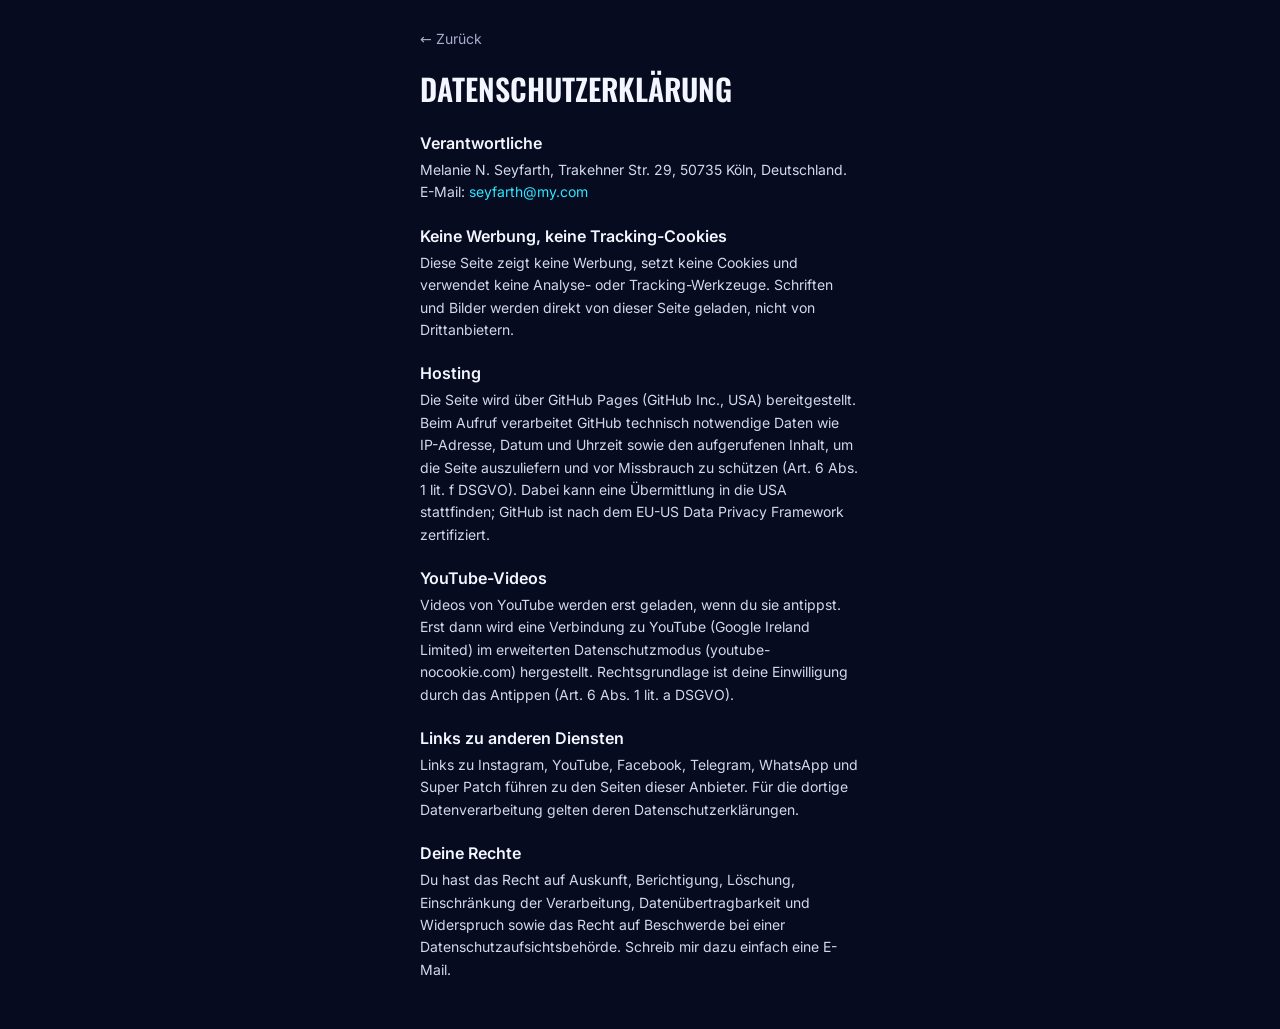
==== datenschutz.html @ e163d990 "Superlifestyle4u link page" ====
<!doctype html>
<html lang="de"><head><meta charset="utf-8"><meta name="viewport" content="width=device-width, initial-scale=1">
<title>Datenschutz · Superlifestyle4u</title><meta name="description" content="Super Patch: Infos, Erfahrungsberichte, Videos und Kontakt zu Melanie."><meta name="author" content="Melanie N. Seyfarth"><meta name="robots" content="noindex">
<meta property="og:title" content="Superlifestyle4u · Melanie N. Seyfarth"><meta property="og:description" content="Super Patch: Infos, Erfahrungsberichte, Videos und Kontakt zu Melanie."><meta property="og:type" content="website"><meta property="og:image" content="https://rseyfarth.github.io/superlifestyle4u/assets/og.jpg"><meta property="og:url" content="https://rseyfarth.github.io/superlifestyle4u/"><meta name="twitter:card" content="summary_large_image">
<link rel="icon" href="assets/avatar.png"><link rel="apple-touch-icon" href="assets/avatar.png"><link rel="stylesheet" href="style.css"></head>
<body class="sl-page"><main class="sl-col sl-legal"><a href="./" class="sl-back">← Zurück</a><h1>Datenschutzerklärung</h1>
<h2>Verantwortliche</h2><p>Melanie N. Seyfarth, Trakehner Str. 29, 50735 Köln, Deutschland. E-Mail: <a href="mailto:seyfarth@my.com">seyfarth@my.com</a></p>
<h2>Keine Werbung, keine Tracking-Cookies</h2><p>Diese Seite zeigt keine Werbung, setzt keine Cookies und verwendet keine Analyse- oder Tracking-Werkzeuge. Schriften und Bilder werden direkt von dieser Seite geladen, nicht von Drittanbietern.</p>
<h2>Hosting</h2><p>Die Seite wird über GitHub Pages (GitHub Inc., USA) bereitgestellt. Beim Aufruf verarbeitet GitHub technisch notwendige Daten wie IP-Adresse, Datum und Uhrzeit sowie den aufgerufenen Inhalt, um die Seite auszuliefern und vor Missbrauch zu schützen (Art. 6 Abs. 1 lit. f DSGVO). Dabei kann eine Übermittlung in die USA stattfinden; GitHub ist nach dem EU-US Data Privacy Framework zertifiziert.</p>
<h2>YouTube-Videos</h2><p>Videos von YouTube werden erst geladen, wenn du sie antippst. Erst dann wird eine Verbindung zu YouTube (Google Ireland Limited) im erweiterten Datenschutzmodus (youtube-nocookie.com) hergestellt. Rechtsgrundlage ist deine Einwilligung durch das Antippen (Art. 6 Abs. 1 lit. a DSGVO).</p>
<h2>Links zu anderen Diensten</h2><p>Links zu Instagram, YouTube, Facebook, Telegram, WhatsApp und Super Patch führen zu den Seiten dieser Anbieter. Für die dortige Datenverarbeitung gelten deren Datenschutzerklärungen.</p>
<h2>Deine Rechte</h2><p>Du hast das Recht auf Auskunft, Berichtigung, Löschung, Einschränkung der Verarbeitung, Datenübertragbarkeit und Widerspruch sowie das Recht auf Beschwerde bei einer Datenschutzaufsichtsbehörde. Schreib mir dazu einfach eine E-Mail.</p></main></body></html>
---- style.css ----
*,*::before,*::after{box-sizing:border-box;margin:0;padding:0}
html{-webkit-text-size-adjust:100%}
img,video{display:block;max-width:100%}
a{color:inherit;text-decoration:none}
button{background:none;border:0;color:inherit;font:inherit;padding:0;cursor:pointer}
details summary{cursor:pointer}

@font-face{font-family:"Oswald";font-weight:500;font-display:swap;src:url("fonts/oswald-500.woff2") format("woff2")}
@font-face{font-family:"Oswald";font-weight:600;font-display:swap;src:url("fonts/oswald-600.woff2") format("woff2")}
@font-face{font-family:"Oswald";font-weight:700;font-display:swap;src:url("fonts/oswald-700.woff2") format("woff2")}
@font-face{font-family:"Inter";font-weight:400;font-display:swap;src:url("fonts/inter-400.woff2") format("woff2")}
@font-face{font-family:"Inter";font-weight:500;font-display:swap;src:url("fonts/inter-500.woff2") format("woff2")}
@font-face{font-family:"Inter";font-weight:600;font-display:swap;src:url("fonts/inter-600.woff2") format("woff2")}

:root{--sl-bg:#070b1f;--sl-card:#121a3f;--sl-line:rgba(255,255,255,.09);--sl-text:#f3f5ff;--sl-muted:#a7aecb;--sl-cyan:#2ee6ff;--sl-warm:#ff5a3c}

.sl-page{position:relative;min-height:100vh;min-height:100dvh;background:var(--sl-bg);color:var(--sl-text);font-family:"Inter",system-ui,sans-serif;overflow-x:hidden}
.sl-ambient{position:fixed;inset:-10%;background:url("assets/hero.webp") center/cover;filter:blur(70px) saturate(1.3);opacity:.32;pointer-events:none}
.sl-col{position:relative;z-index:1;width:100%;max-width:480px;margin:0 auto;padding:0 0 40px}

.sl-hero{position:relative;aspect-ratio:1/1;overflow:hidden}
.sl-hero-img{width:100%;height:100%;object-fit:cover}
.sl-hero-fade{position:absolute;inset:0;background:linear-gradient(to bottom,transparent 45%,rgba(7,11,31,.75) 72%,var(--sl-bg) 100%)}
.sl-hero-text{position:absolute;left:0;right:0;bottom:14px;text-align:center;padding:0 20px}
.sl-name{font-family:"Oswald",sans-serif;font-weight:700;font-size:clamp(34px,10vw,46px);line-height:1;letter-spacing:.01em;text-transform:uppercase}
.sl-role{margin-top:8px;font-size:13.5px;color:var(--sl-muted)}
.sl-social{margin-top:12px;display:flex;justify-content:center;gap:10px}
.sl-social-btn{width:42px;height:42px;display:grid;place-items:center;border-radius:999px;background:rgba(255,255,255,.08);border:1px solid var(--sl-line);transition:background .2s,transform .2s}
.sl-social-btn:hover{background:rgba(46,230,255,.16);transform:translateY(-1px)}

.sl-main-cta{margin:14px 16px 0;display:flex;align-items:center;gap:14px;padding:10px 16px 10px 10px;border-radius:20px;background:linear-gradient(120deg,#13d8f2,#2ee6ff 55%,#8ff3ff);color:#04121f;box-shadow:0 14px 40px -14px rgba(46,230,255,.6);transition:transform .2s,box-shadow .2s}
.sl-main-cta:hover{transform:translateY(-2px);box-shadow:0 18px 46px -14px rgba(46,230,255,.75)}
.sl-main-cta-img{width:64px;height:64px;border-radius:14px;object-fit:cover;flex:none}
.sl-main-cta-body{display:flex;flex-direction:column;gap:3px;flex:1;min-width:0}
.sl-main-cta-title{font-family:"Oswald",sans-serif;font-weight:600;font-size:19px;line-height:1.15;text-transform:uppercase}
.sl-main-cta-text{font-size:13px;opacity:.78}
.sl-main-cta-arrow{font-size:22px;font-weight:600}

.sl-links{margin:12px 16px 0;display:flex;flex-direction:column;gap:10px}
.sl-link{display:flex;align-items:center;gap:12px;padding:8px 14px 8px 8px;border-radius:16px;background:var(--sl-card);border:1px solid var(--sl-line);transition:background .2s,border-color .2s,transform .2s}
.sl-link:hover{background:#182252;border-color:rgba(46,230,255,.35);transform:translateX(2px)}
.sl-link-img{width:54px;height:54px;border-radius:12px;object-fit:cover;flex:none}
.sl-link-body{display:flex;flex-direction:column;gap:2px;flex:1;min-width:0}
.sl-link-title{font-weight:600;font-size:15px}
.sl-link-text{font-size:12.5px;color:var(--sl-muted);line-height:1.35}
.sl-link-arrow{font-size:24px;color:var(--sl-cyan)}

.sl-section{margin-top:30px;padding:0 16px}
.sl-h2{font-family:"Oswald",sans-serif;font-weight:600;font-size:21px;text-transform:uppercase;letter-spacing:.02em;margin-bottom:12px}

.sl-shorts{display:flex;gap:10px;overflow-x:auto;scroll-snap-type:x mandatory;margin:0 -16px;padding:0 16px 6px;scrollbar-width:none}
.sl-shorts::-webkit-scrollbar{display:none}
.sl-short{position:relative;flex:none;width:132px;aspect-ratio:9/16;border-radius:14px;overflow:hidden;scroll-snap-align:start;background:var(--sl-card);text-align:left}
.sl-short-img{width:100%;height:100%;object-fit:cover;transition:transform .35s}
.sl-short:hover .sl-short-img{transform:scale(1.04)}
.sl-short::after{content:"";position:absolute;inset:0;background:linear-gradient(to bottom,transparent 50%,rgba(4,8,24,.92))}
.sl-short-title{position:absolute;z-index:1;left:9px;right:9px;bottom:9px;font-size:11.5px;font-weight:600;line-height:1.3;display:-webkit-box;-webkit-line-clamp:3;-webkit-box-orient:vertical;overflow:hidden}

.sl-play{position:absolute;z-index:1;top:50%;left:50%;transform:translate(-50%,-50%);width:44px;height:44px;border-radius:999px;display:grid;place-items:center;background:rgba(255,255,255,.92);color:#0b1230;padding-left:3px;box-shadow:0 6px 20px rgba(0,0,0,.35)}
.sl-short .sl-play{top:42%;width:38px;height:38px}

.sl-own{display:grid;grid-template-columns:1fr 1fr;gap:10px}
.sl-own-card{display:flex;flex-direction:column;text-align:left;gap:6px}
.sl-own-thumb{position:relative;aspect-ratio:9/16;border-radius:14px;overflow:hidden;background:var(--sl-card)}
.sl-own-thumb img{width:100%;height:100%;object-fit:cover}
.sl-own-title{font-weight:600;font-size:13.5px}
.sl-own-text{font-size:12px;color:var(--sl-muted);line-height:1.4}

.sl-videos{display:flex;flex-direction:column;gap:12px}
.sl-video{display:flex;flex-direction:column;gap:8px;text-align:left}
.sl-video-thumb{position:relative;aspect-ratio:16/9;border-radius:14px;overflow:hidden;background:var(--sl-card);border:1px solid var(--sl-line)}
.sl-video-thumb img{width:100%;height:100%;object-fit:cover;transition:transform .35s}
.sl-video:hover .sl-video-thumb img{transform:scale(1.03)}
.sl-video-meta{display:flex;align-items:center;gap:8px}
.sl-lang{font-size:10.5px;font-weight:600;letter-spacing:.06em;padding:2px 7px;border-radius:6px;background:rgba(46,230,255,.14);color:var(--sl-cyan)}
.sl-video-title{font-weight:600;font-size:14.5px}

.sl-more{margin-top:16px;border-top:1px solid var(--sl-line);padding-top:14px}
.sl-more summary{font-weight:600;font-size:14px;color:var(--sl-muted);list-style:none}
.sl-more summary::-webkit-details-marker{display:none}
.sl-more summary::before{content:"+ ";color:var(--sl-cyan)}
.sl-more[open] summary::before{content:"− "}
.sl-more[open] .sl-videos{margin-top:14px}
.sl-yt-channel{display:block;margin-top:18px;text-align:center;padding:13px;border-radius:14px;border:1px solid rgba(255,255,255,.18);font-weight:600;font-size:14px;transition:border-color .2s,background .2s}
.sl-yt-channel:hover{border-color:var(--sl-warm);background:rgba(255,90,60,.08)}

.sl-footer{margin-top:36px;display:flex;justify-content:center;gap:10px;font-size:12.5px;color:var(--sl-muted)}
.sl-footer a:hover{color:var(--sl-text)}

.sl-modal{position:fixed;inset:0;z-index:50;background:rgba(3,6,18,.88);-webkit-backdrop-filter:blur(8px);backdrop-filter:blur(8px);display:flex;flex-direction:column;align-items:center;justify-content:center;padding:16px}
.sl-modal[hidden],.sl-modal-note[hidden]{display:none}
.sl-modal-box{position:relative;background:#000;border-radius:16px;overflow:hidden}
.sl-tall{width:min(92vw,calc(82vh * 9 / 16));aspect-ratio:9/16}
.sl-wide{width:min(94vw,900px);aspect-ratio:16/9}
.sl-modal-box iframe,.sl-modal-box video{width:100%;height:100%;border:0}
.sl-close{position:absolute;top:8px;right:8px;width:36px;height:36px;border-radius:999px;background:rgba(0,0,0,.6);color:#fff;font-size:22px;line-height:1}
.sl-modal-note{margin-top:10px;font-size:11.5px;color:var(--sl-muted)}

.sl-legal{padding:28px 20px 48px}
.sl-legal h1{font-family:"Oswald",sans-serif;font-weight:600;font-size:30px;text-transform:uppercase;margin:18px 0 14px}
.sl-legal h2{font-weight:600;font-size:16px;margin:22px 0 6px}
.sl-legal p{font-size:14px;line-height:1.6;color:#d4d8ee}
.sl-legal a{color:var(--sl-cyan)}
.sl-back{font-size:14px;color:var(--sl-muted)!important}

@media (min-width:720px){.sl-col{padding-top:28px}.sl-hero{border-radius:24px;margin:0 16px}}
@media (prefers-reduced-motion:reduce){.sl-page *{transition:none!important}}
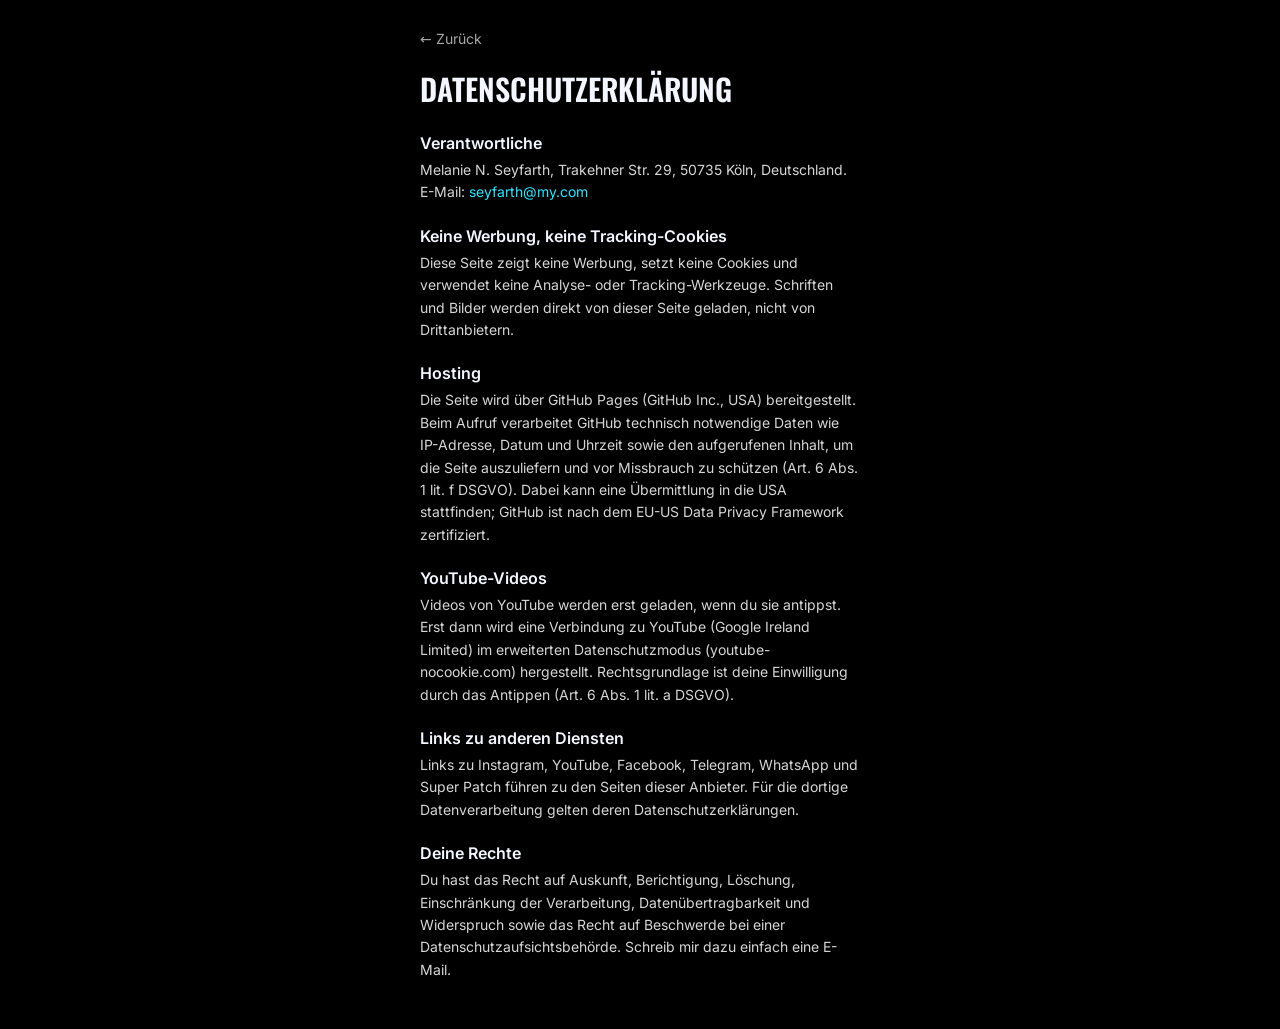
==== commit d59c014e: "Cache-Busting fuer Stylesheet" ====
--- a/datenschutz.html
+++ b/datenschutz.html
@@ -2,7 +2,7 @@
 <html lang="de"><head><meta charset="utf-8"><meta name="viewport" content="width=device-width, initial-scale=1">
 <title>Datenschutz · Superlifestyle4u</title><meta name="description" content="Super Patch: Infos, Erfahrungsberichte, Videos und Kontakt zu Melanie."><meta name="author" content="Melanie N. Seyfarth"><meta name="robots" content="noindex">
 <meta property="og:title" content="Superlifestyle4u · Melanie N. Seyfarth"><meta property="og:description" content="Super Patch: Infos, Erfahrungsberichte, Videos und Kontakt zu Melanie."><meta property="og:type" content="website"><meta property="og:image" content="https://rseyfarth.github.io/superlifestyle4u/assets/og.jpg"><meta property="og:url" content="https://rseyfarth.github.io/superlifestyle4u/"><meta name="twitter:card" content="summary_large_image">
-<link rel="icon" href="assets/avatar.png"><link rel="apple-touch-icon" href="assets/avatar.png"><link rel="stylesheet" href="style.css"></head>
+<link rel="icon" href="assets/avatar.png"><link rel="apple-touch-icon" href="assets/avatar.png"><link rel="stylesheet" href="style.css?v=f6229a7b"></head>
 <body class="sl-page"><main class="sl-col sl-legal"><a href="./" class="sl-back">← Zurück</a><h1>Datenschutzerklärung</h1>
 <h2>Verantwortliche</h2><p>Melanie N. Seyfarth, Trakehner Str. 29, 50735 Köln, Deutschland. E-Mail: <a href="mailto:seyfarth@my.com">seyfarth@my.com</a></p>
 <h2>Keine Werbung, keine Tracking-Cookies</h2><p>Diese Seite zeigt keine Werbung, setzt keine Cookies und verwendet keine Analyse- oder Tracking-Werkzeuge. Schriften und Bilder werden direkt von dieser Seite geladen, nicht von Drittanbietern.</p>
--- a/style.css
+++ b/style.css
@@ -12,15 +12,15 @@
 @font-face{font-family:"Inter";font-weight:500;font-display:swap;src:url("fonts/inter-500.woff2") format("woff2")}
 @font-face{font-family:"Inter";font-weight:600;font-display:swap;src:url("fonts/inter-600.woff2") format("woff2")}
 
-:root{--sl-bg:#070b1f;--sl-card:#121a3f;--sl-line:rgba(255,255,255,.09);--sl-text:#f3f5ff;--sl-muted:#a7aecb;--sl-cyan:#2ee6ff;--sl-warm:#ff5a3c}
+:root{--sl-bg:#000;--sl-card:#141414;--sl-line:rgba(255,255,255,.09);--sl-text:#f3f5ff;--sl-muted:#a8a8a8;--sl-cyan:#2ee6ff;--sl-warm:#ff5a3c}
 
 .sl-page{position:relative;min-height:100vh;min-height:100dvh;background:var(--sl-bg);color:var(--sl-text);font-family:"Inter",system-ui,sans-serif;overflow-x:hidden}
-.sl-ambient{position:fixed;inset:-10%;background:url("assets/hero.webp") center/cover;filter:blur(70px) saturate(1.3);opacity:.32;pointer-events:none}
+.sl-ambient{display:none}
 .sl-col{position:relative;z-index:1;width:100%;max-width:480px;margin:0 auto;padding:0 0 40px}
 
 .sl-hero{position:relative;aspect-ratio:1/1;overflow:hidden}
 .sl-hero-img{width:100%;height:100%;object-fit:cover}
-.sl-hero-fade{position:absolute;inset:0;background:linear-gradient(to bottom,transparent 45%,rgba(7,11,31,.75) 72%,var(--sl-bg) 100%)}
+.sl-hero-fade{position:absolute;inset:0;background:linear-gradient(to bottom,transparent 45%,rgba(0,0,0,.75) 72%,var(--sl-bg) 100%)}
 .sl-hero-text{position:absolute;left:0;right:0;bottom:14px;text-align:center;padding:0 20px}
 .sl-name{font-family:"Oswald",sans-serif;font-weight:700;font-size:clamp(34px,10vw,46px);line-height:1;letter-spacing:.01em;text-transform:uppercase}
 .sl-role{margin-top:8px;font-size:13.5px;color:var(--sl-muted)}
@@ -38,7 +38,7 @@
 
 .sl-links{margin:12px 16px 0;display:flex;flex-direction:column;gap:10px}
 .sl-link{display:flex;align-items:center;gap:12px;padding:8px 14px 8px 8px;border-radius:16px;background:var(--sl-card);border:1px solid var(--sl-line);transition:background .2s,border-color .2s,transform .2s}
-.sl-link:hover{background:#182252;border-color:rgba(46,230,255,.35);transform:translateX(2px)}
+.sl-link:hover{background:#1d1d1d;border-color:rgba(46,230,255,.35);transform:translateX(2px)}
 .sl-link-img{width:54px;height:54px;border-radius:12px;object-fit:cover;flex:none}
 .sl-link-body{display:flex;flex-direction:column;gap:2px;flex:1;min-width:0}
 .sl-link-title{font-weight:600;font-size:15px}
@@ -53,10 +53,10 @@
 .sl-short{position:relative;flex:none;width:132px;aspect-ratio:9/16;border-radius:14px;overflow:hidden;scroll-snap-align:start;background:var(--sl-card);text-align:left}
 .sl-short-img{width:100%;height:100%;object-fit:cover;transition:transform .35s}
 .sl-short:hover .sl-short-img{transform:scale(1.04)}
-.sl-short::after{content:"";position:absolute;inset:0;background:linear-gradient(to bottom,transparent 50%,rgba(4,8,24,.92))}
+.sl-short::after{content:"";position:absolute;inset:0;background:linear-gradient(to bottom,transparent 50%,rgba(0,0,0,.92))}
 .sl-short-title{position:absolute;z-index:1;left:9px;right:9px;bottom:9px;font-size:11.5px;font-weight:600;line-height:1.3;display:-webkit-box;-webkit-line-clamp:3;-webkit-box-orient:vertical;overflow:hidden}
 
-.sl-play{position:absolute;z-index:1;top:50%;left:50%;transform:translate(-50%,-50%);width:44px;height:44px;border-radius:999px;display:grid;place-items:center;background:rgba(255,255,255,.92);color:#0b1230;padding-left:3px;box-shadow:0 6px 20px rgba(0,0,0,.35)}
+.sl-play{position:absolute;z-index:1;top:50%;left:50%;transform:translate(-50%,-50%);width:44px;height:44px;border-radius:999px;display:grid;place-items:center;background:rgba(255,255,255,.92);color:#000;padding-left:3px;box-shadow:0 6px 20px rgba(0,0,0,.35)}
 .sl-short .sl-play{top:42%;width:38px;height:38px}
 
 .sl-own{display:grid;grid-template-columns:1fr 1fr;gap:10px}
@@ -87,7 +87,7 @@
 .sl-footer{margin-top:36px;display:flex;justify-content:center;gap:10px;font-size:12.5px;color:var(--sl-muted)}
 .sl-footer a:hover{color:var(--sl-text)}
 
-.sl-modal{position:fixed;inset:0;z-index:50;background:rgba(3,6,18,.88);-webkit-backdrop-filter:blur(8px);backdrop-filter:blur(8px);display:flex;flex-direction:column;align-items:center;justify-content:center;padding:16px}
+.sl-modal{position:fixed;inset:0;z-index:50;background:rgba(0,0,0,.92);-webkit-backdrop-filter:blur(8px);backdrop-filter:blur(8px);display:flex;flex-direction:column;align-items:center;justify-content:center;padding:16px}
 .sl-modal[hidden],.sl-modal-note[hidden]{display:none}
 .sl-modal-box{position:relative;background:#000;border-radius:16px;overflow:hidden}
 .sl-tall{width:min(92vw,calc(82vh * 9 / 16));aspect-ratio:9/16}
@@ -99,7 +99,7 @@
 .sl-legal{padding:28px 20px 48px}
 .sl-legal h1{font-family:"Oswald",sans-serif;font-weight:600;font-size:30px;text-transform:uppercase;margin:18px 0 14px}
 .sl-legal h2{font-weight:600;font-size:16px;margin:22px 0 6px}
-.sl-legal p{font-size:14px;line-height:1.6;color:#d4d8ee}
+.sl-legal p{font-size:14px;line-height:1.6;color:#d6d6d6}
 .sl-legal a{color:var(--sl-cyan)}
 .sl-back{font-size:14px;color:var(--sl-muted)!important}
 
